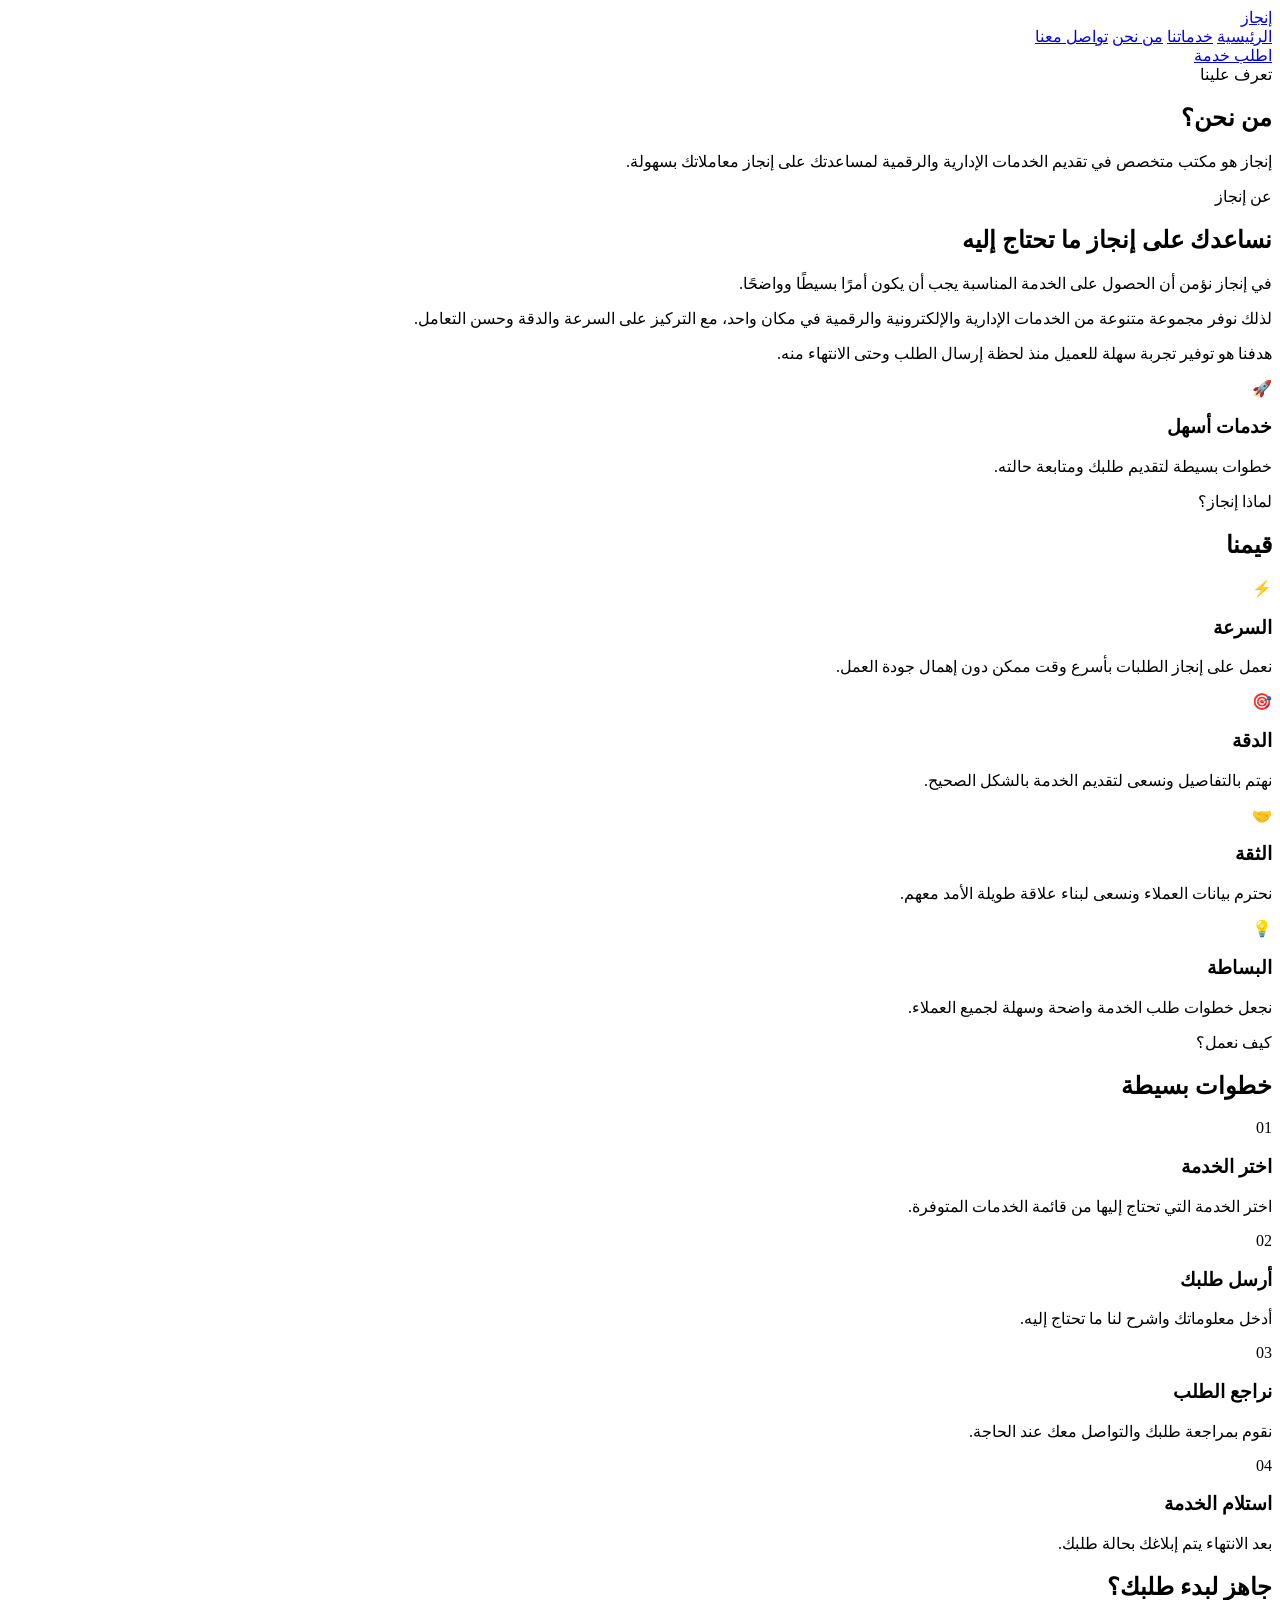
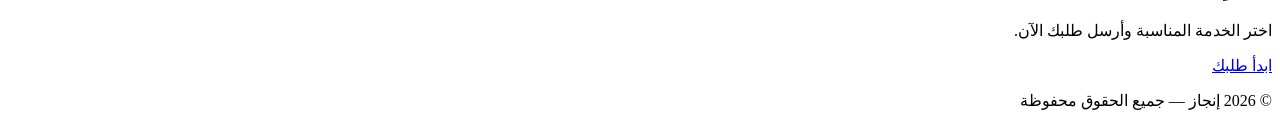
==== about.html @ 07202644 "Add files via upload" ====
<!DOCTYPE html>
<html lang="ar" dir="rtl">

<head>
    <meta charset="UTF-8">
    <meta name="viewport" content="width=device-width, initial-scale=1.0">

    <title>من نحن | إنجاز</title>

    <link rel="stylesheet" href="css/style.css">
</head>

<body>

    <!-- Header -->
    <header class="header">

        <div class="container navbar">

            <a href="index.html" class="logo">
                إنجاز
            </a>

            <nav class="nav">
                <a href="index.html">الرئيسية</a>
                <a href="services.html">خدماتنا</a>
                <a href="about.html" class="active">من نحن</a>
                <a href="contact.html">تواصل معنا</a>
            </nav>

            <a href="booking.html" class="btn">
                اطلب خدمة
            </a>

        </div>

    </header>


    <!-- Page Hero -->
    <section class="page-hero">

        <div class="container">

            <span class="hero-label">
                تعرف علينا
            </span>

            <h1>
                من نحن؟
            </h1>

            <p>
                إنجاز هو مكتب متخصص في تقديم الخدمات الإدارية
                والرقمية لمساعدتك على إنجاز معاملاتك بسهولة.
            </p>

        </div>

    </section>


    <!-- About -->
    <section class="about-section">

        <div class="container about-grid">

            <div class="about-content">

                <span class="about-label">
                    عن إنجاز
                </span>

                <h2>
                    نساعدك على إنجاز ما تحتاج إليه
                </h2>

                <p>
                    في إنجاز نؤمن أن الحصول على الخدمة المناسبة
                    يجب أن يكون أمرًا بسيطًا وواضحًا.
                </p>

                <p>
                    لذلك نوفر مجموعة متنوعة من الخدمات الإدارية
                    والإلكترونية والرقمية في مكان واحد، مع التركيز
                    على السرعة والدقة وحسن التعامل.
                </p>

                <p>
                    هدفنا هو توفير تجربة سهلة للعميل منذ لحظة
                    إرسال الطلب وحتى الانتهاء منه.
                </p>

            </div>


            <div class="about-box">

                <div class="about-box-icon">
                    🚀
                </div>

                <h3>
                    خدمات أسهل
                </h3>

                <p>
                    خطوات بسيطة لتقديم طلبك ومتابعة حالته.
                </p>

            </div>

        </div>

    </section>


    <!-- Values -->
    <section class="values-section">

        <div class="container">

            <div class="section-heading">

                <span>
                    لماذا إنجاز؟
                </span>

                <h2>
                    قيمنا
                </h2>

            </div>


            <div class="values-grid">

                <div class="value-card">

                    <div class="value-icon">
                        ⚡
                    </div>

                    <h3>
                        السرعة
                    </h3>

                    <p>
                        نعمل على إنجاز الطلبات بأسرع وقت ممكن
                        دون إهمال جودة العمل.
                    </p>

                </div>


                <div class="value-card">

                    <div class="value-icon">
                        🎯
                    </div>

                    <h3>
                        الدقة
                    </h3>

                    <p>
                        نهتم بالتفاصيل ونسعى لتقديم الخدمة
                        بالشكل الصحيح.
                    </p>

                </div>


                <div class="value-card">

                    <div class="value-icon">
                        🤝
                    </div>

                    <h3>
                        الثقة
                    </h3>

                    <p>
                        نحترم بيانات العملاء ونسعى لبناء
                        علاقة طويلة الأمد معهم.
                    </p>

                </div>


                <div class="value-card">

                    <div class="value-icon">
                        💡
                    </div>

                    <h3>
                        البساطة
                    </h3>

                    <p>
                        نجعل خطوات طلب الخدمة واضحة وسهلة
                        لجميع العملاء.
                    </p>

                </div>

            </div>

        </div>

    </section>


    <!-- How We Work -->
    <section class="how-section">

        <div class="container">

            <div class="section-heading">

                <span>
                    كيف نعمل؟
                </span>

                <h2>
                    خطوات بسيطة
                </h2>

            </div>


            <div class="steps-grid">

                <div class="step-card">

                    <div class="step-number">
                        01
                    </div>

                    <h3>
                        اختر الخدمة
                    </h3>

                    <p>
                        اختر الخدمة التي تحتاج إليها من قائمة
                        الخدمات المتوفرة.
                    </p>

                </div>


                <div class="step-card">

                    <div class="step-number">
                        02
                    </div>

                    <h3>
                        أرسل طلبك
                    </h3>

                    <p>
                        أدخل معلوماتك واشرح لنا ما تحتاج إليه.
                    </p>

                </div>


                <div class="step-card">

                    <div class="step-number">
                        03
                    </div>

                    <h3>
                        نراجع الطلب
                    </h3>

                    <p>
                        نقوم بمراجعة طلبك والتواصل معك عند الحاجة.
                    </p>

                </div>


                <div class="step-card">

                    <div class="step-number">
                        04
                    </div>

                    <h3>
                        استلام الخدمة
                    </h3>

                    <p>
                        بعد الانتهاء يتم إبلاغك بحالة طلبك.
                    </p>

                </div>

            </div>

        </div>

    </section>


    <!-- CTA -->
    <section class="services-cta">

        <div class="container">

            <h2>
                جاهز لبدء طلبك؟
            </h2>

            <p>
                اختر الخدمة المناسبة وأرسل طلبك الآن.
            </p>

            <a href="booking.html" class="btn">
                ابدأ طلبك
            </a>

        </div>

    </section>


    <!-- Footer -->
    <footer class="footer">

        <div class="container">

            <p>
                © 2026 إنجاز — جميع الحقوق محفوظة
            </p>

        </div>

    </footer>



</body>

</html>
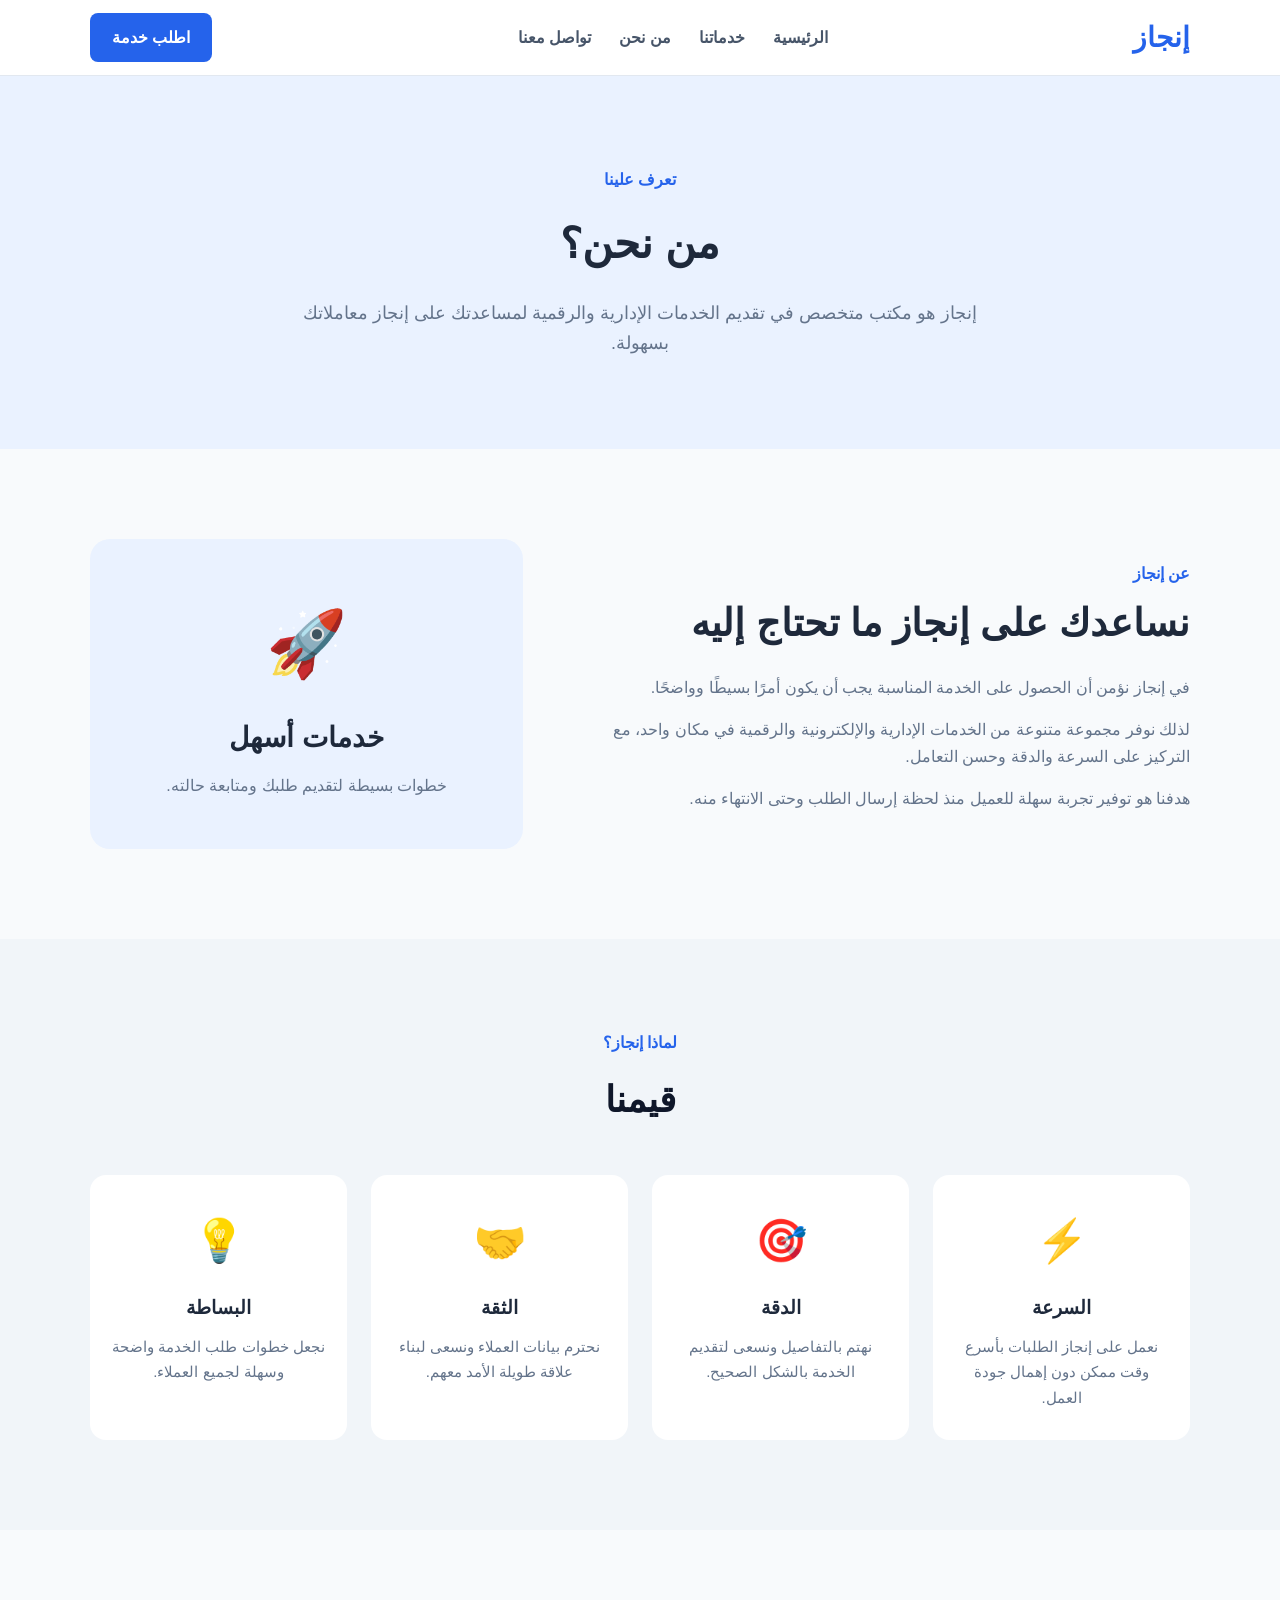
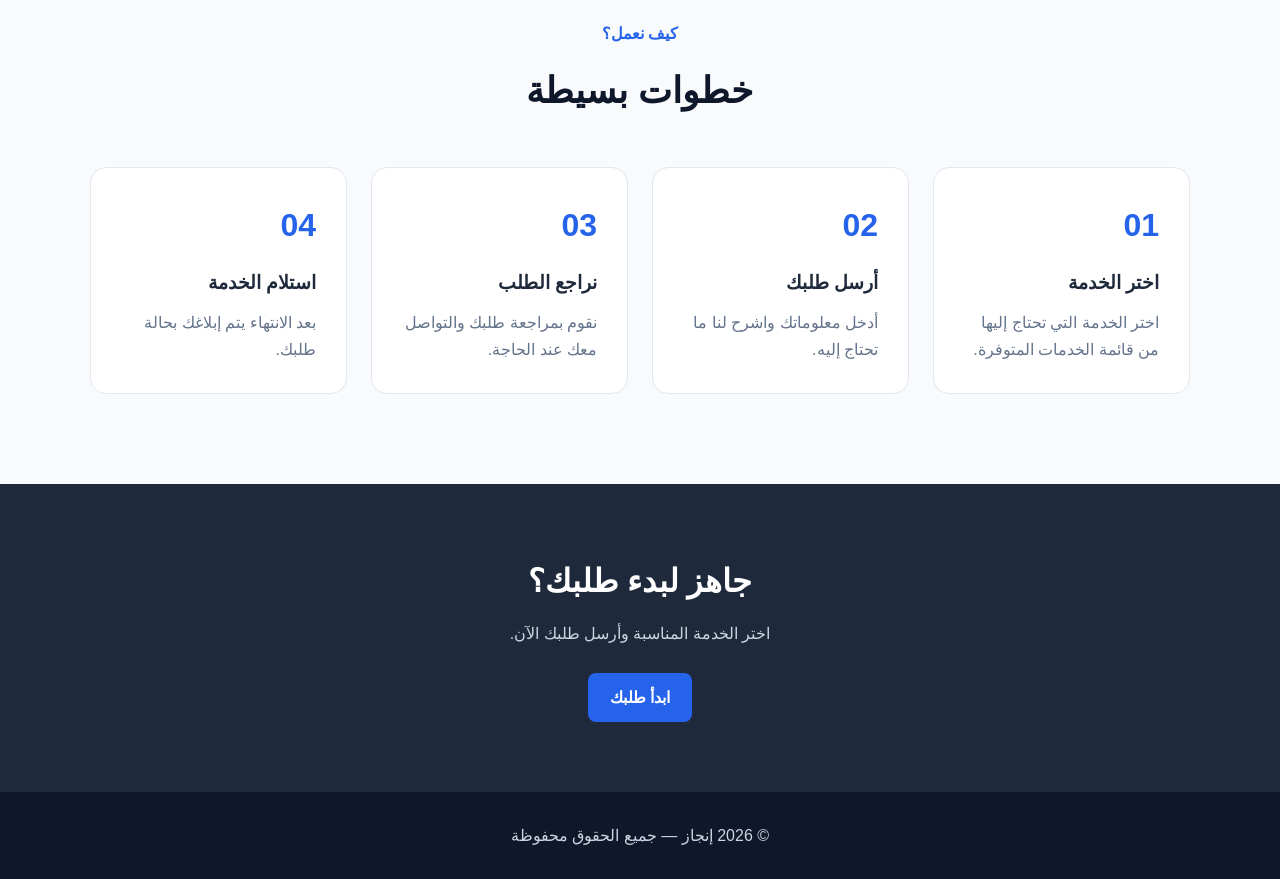
==== commit 630c3c42: "Update about.html" ====
--- a/about.html
+++ b/about.html
@@ -7,7 +7,7 @@
 
     <title>من نحن | إنجاز</title>
 
-    <link rel="stylesheet" href="css/style.css">
+    <link rel="stylesheet" href="style.css">
 </head>
 
 <body>
@@ -347,4 +347,4 @@
 
 </body>
 
-</html>+</html>
--- a/style.css
+++ b/style.css
@@ -0,0 +1,2260 @@
+/* =========================
+   General
+========================= */
+
+* {
+    margin: 0;
+    padding: 0;
+    box-sizing: border-box;
+}
+
+html {
+    scroll-behavior: smooth;
+}
+
+body {
+    font-family: Arial, sans-serif;
+    background: #f8fafc;
+    color: #1e293b;
+    line-height: 1.7;
+}
+
+a {
+    text-decoration: none;
+    color: inherit;
+}
+
+.container {
+    width: min(1100px, 90%);
+    margin: auto;
+}
+
+
+/* =========================
+   Navbar
+========================= */
+
+.header {
+    background: #ffffff;
+    border-bottom: 1px solid #e2e8f0;
+    position: sticky;
+    top: 0;
+    z-index: 1000;
+}
+
+.navbar {
+    min-height: 75px;
+
+    display: flex;
+    align-items: center;
+    justify-content: space-between;
+    gap: 30px;
+}
+
+.logo {
+    font-size: 28px;
+    font-weight: 800;
+    color: #2563eb;
+}
+
+.nav {
+    display: flex;
+    align-items: center;
+    gap: 28px;
+}
+
+.nav a {
+    color: #475569;
+    font-weight: 600;
+    transition: 0.3s;
+}
+
+.nav a:hover {
+    color: #2563eb;
+}
+
+
+/* =========================
+   Buttons
+========================= */
+
+.btn {
+    display: inline-block;
+
+    padding: 11px 22px;
+
+    background: #2563eb;
+    color: white;
+
+    border-radius: 8px;
+
+    font-weight: 700;
+
+    transition: 0.3s;
+}
+
+.btn:hover {
+    background: #1d4ed8;
+    transform: translateY(-2px);
+}
+
+.btn-outline {
+    background: transparent;
+    color: #2563eb;
+    border: 2px solid #2563eb;
+}
+
+.btn-outline:hover {
+    background: #2563eb;
+    color: white;
+}
+
+
+/* =========================
+   Hero
+========================= */
+
+.hero {
+    padding: 90px 0;
+    background: linear-gradient(
+        135deg,
+        #eff6ff,
+        #ffffff
+    );
+}
+
+.hero-content {
+    display: grid;
+
+    grid-template-columns: 1fr 1fr;
+
+    align-items: center;
+
+    gap: 60px;
+}
+
+.hero-label {
+    display: inline-block;
+
+    margin-bottom: 15px;
+
+    color: #2563eb;
+
+    font-weight: 700;
+}
+
+.hero h1 {
+    font-size: clamp(38px, 5vw, 60px);
+
+    line-height: 1.2;
+
+    margin-bottom: 20px;
+
+    color: #0f172a;
+}
+
+.hero h1 span {
+    color: #2563eb;
+}
+
+.hero p {
+    max-width: 550px;
+
+    color: #64748b;
+
+    font-size: 18px;
+
+    margin-bottom: 30px;
+}
+
+.hero-buttons {
+    display: flex;
+
+    gap: 15px;
+
+    flex-wrap: wrap;
+}
+
+
+/* =========================
+   Hero Visual
+========================= */
+
+.hero-image {
+    min-height: 380px;
+
+    border-radius: 25px;
+
+    background: linear-gradient(
+        135deg,
+        #2563eb,
+        #1e40af
+    );
+
+    display: flex;
+
+    align-items: center;
+    justify-content: center;
+
+    padding: 40px;
+
+    box-shadow: 0 25px 50px rgba(37, 99, 235, 0.2);
+}
+
+.hero-card {
+    width: 100%;
+
+    max-width: 350px;
+
+    padding: 35px;
+
+    background: rgba(255, 255, 255, 0.95);
+
+    border-radius: 18px;
+
+    text-align: center;
+
+    box-shadow: 0 15px 35px rgba(0, 0, 0, 0.15);
+}
+
+.hero-card h3 {
+    margin-bottom: 10px;
+
+    font-size: 25px;
+
+    color: #0f172a;
+}
+
+.hero-card p {
+    margin: 0;
+
+    font-size: 16px;
+}
+
+
+/* =========================
+   Services
+========================= */
+
+.services-preview {
+    padding: 100px 0;
+    background: #ffffff;
+}
+
+.section-heading {
+    text-align: center;
+    max-width: 700px;
+    margin: 0 auto 55px;
+}
+
+.section-heading span {
+    display: inline-block;
+
+    color: #2563eb;
+
+    font-weight: 700;
+
+    margin-bottom: 5px;
+}
+
+.section-heading h2 {
+    font-size: 38px;
+
+    color: #0f172a;
+
+    margin: 8px 0 12px;
+}
+
+.section-heading p {
+    color: #64748b;
+
+    font-size: 16px;
+}
+
+
+/* Services Grid */
+
+.services-grid {
+    display: grid;
+
+    grid-template-columns: repeat(4, 1fr);
+
+    gap: 24px;
+}
+
+
+/* Service Card */
+
+.service-card {
+    position: relative;
+
+    padding: 30px 25px;
+
+    background: #ffffff;
+
+    border: 1px solid #e2e8f0;
+
+    border-radius: 18px;
+
+    transition: 0.35s;
+
+    overflow: hidden;
+}
+
+.service-card::before {
+    content: "";
+
+    position: absolute;
+
+    top: 0;
+    right: 0;
+
+    width: 100%;
+    height: 4px;
+
+    background: #2563eb;
+
+    transform: scaleX(0);
+
+    transform-origin: right;
+
+    transition: 0.35s;
+}
+
+.service-card:hover {
+    transform: translateY(-8px);
+
+    border-color: #bfdbfe;
+
+    box-shadow: 0 20px 40px rgba(15, 23, 42, 0.10);
+}
+
+.service-card:hover::before {
+    transform: scaleX(1);
+}
+
+
+/* Service Icon */
+
+.service-icon {
+    width: 60px;
+    height: 60px;
+
+    display: flex;
+
+    align-items: center;
+    justify-content: center;
+
+    background: #eff6ff;
+
+    border-radius: 15px;
+
+    font-size: 28px;
+
+    margin-bottom: 20px;
+
+    transition: 0.3s;
+}
+
+.service-card:hover .service-icon {
+    transform: scale(1.08);
+
+    background: #dbeafe;
+}
+
+
+/* Service Title */
+
+.service-card h3 {
+    font-size: 20px;
+
+    color: #0f172a;
+
+    margin-bottom: 10px;
+}
+
+
+/* Service Description */
+
+.service-card p {
+    color: #64748b;
+
+    font-size: 14px;
+
+    line-height: 1.8;
+
+    min-height: 76px;
+
+    margin-bottom: 20px;
+}
+
+
+/* Service Button */
+
+.service-btn {
+    display: flex;
+
+    align-items: center;
+    justify-content: space-between;
+
+    width: 100%;
+
+    padding: 10px 15px;
+
+    border-radius: 8px;
+
+    background: #eff6ff;
+
+    color: #2563eb;
+
+    font-size: 14px;
+
+    font-weight: 700;
+
+    transition: 0.3s;
+}
+
+.service-btn span {
+    font-size: 18px;
+
+    transition: 0.3s;
+}
+
+.service-btn:hover {
+    background: #2563eb;
+
+    color: #ffffff;
+}
+
+.service-btn:hover span {
+    transform: translateX(-5px);
+}
+/* =========================
+   Footer
+========================= */
+
+.footer {
+    padding: 30px 0;
+
+    background: #0f172a;
+
+    color: #cbd5e1;
+
+    text-align: center;
+}
+
+
+@media (max-width: 1000px) {
+
+    .services-grid {
+        grid-template-columns: repeat(2, 1fr);
+    }
+
+}
+
+
+@media (max-width: 900px) {
+
+    .nav {
+        gap: 15px;
+    }
+
+    .hero-content {
+        grid-template-columns: 1fr;
+
+        text-align: center;
+    }
+
+    .hero p {
+        margin-left: auto;
+        margin-right: auto;
+    }
+
+    .hero-buttons {
+        justify-content: center;
+    }
+
+}
+
+
+@media (max-width: 650px) {
+
+    .navbar {
+        flex-wrap: wrap;
+
+        justify-content: center;
+
+        padding: 15px 0;
+    }
+
+    .logo {
+        width: 100%;
+
+        text-align: center;
+    }
+
+    .nav {
+        order: 3;
+
+        width: 100%;
+
+        justify-content: center;
+
+        flex-wrap: wrap;
+    }
+
+    .navbar > .btn {
+        display: none;
+    }
+
+    .hero {
+        padding: 60px 0;
+    }
+
+    .hero h1 {
+        font-size: 40px;
+    }
+
+    .hero-image {
+        min-height: 280px;
+    }
+
+    .services-preview {
+        padding: 70px 0;
+    }
+
+    .section-heading h2 {
+        font-size: 30px;
+    }
+
+    .services-grid {
+        grid-template-columns: 1fr;
+    }
+
+
+}
+
+/* =========================
+   Booking Page
+========================= */
+
+.booking-section {
+    padding: 90px 0;
+    background: #f8fafc;
+}
+
+.booking-wrapper {
+    display: grid;
+
+    grid-template-columns: 1.5fr 0.8fr;
+
+    gap: 30px;
+
+    align-items: start;
+}
+
+
+/* Form */
+
+.booking-form {
+    background: #ffffff;
+
+    padding: 35px;
+
+    border-radius: 18px;
+
+    border: 1px solid #e2e8f0;
+
+    box-shadow: 0 15px 35px rgba(15, 23, 42, 0.06);
+}
+
+.form-group {
+    margin-bottom: 22px;
+}
+
+.form-group label {
+    display: block;
+
+    margin-bottom: 8px;
+
+    color: #0f172a;
+
+    font-weight: 700;
+
+    font-size: 15px;
+}
+
+.form-group input,
+.form-group select,
+.form-group textarea {
+    width: 100%;
+
+    padding: 13px 15px;
+
+    border: 1px solid #cbd5e1;
+
+    border-radius: 9px;
+
+    background: #ffffff;
+
+    color: #1e293b;
+
+    font-family: inherit;
+
+    font-size: 15px;
+
+    outline: none;
+
+    transition: 0.3s;
+}
+
+.form-group textarea {
+    resize: vertical;
+}
+
+.form-group input:focus,
+.form-group select:focus,
+.form-group textarea:focus {
+    border-color: #2563eb;
+
+    box-shadow: 0 0 0 3px rgba(37, 99, 235, 0.1);
+}
+
+
+/* Form Row */
+
+.form-row {
+    display: grid;
+
+    grid-template-columns: 1fr 1fr;
+
+    gap: 20px;
+}
+
+
+/* Submit */
+
+.submit-btn {
+    width: 100%;
+
+    border: none;
+
+    cursor: pointer;
+
+    font-family: inherit;
+
+    font-size: 16px;
+}
+
+
+/* Form Message */
+
+#formMessage {
+    margin-top: 15px;
+
+    text-align: center;
+
+    font-weight: 600;
+}
+
+
+/* Information Cards */
+
+.booking-info {
+    display: flex;
+
+    flex-direction: column;
+
+    gap: 18px;
+}
+
+.info-card {
+    background: #ffffff;
+
+    padding: 25px;
+
+    border-radius: 16px;
+
+    border: 1px solid #e2e8f0;
+
+    transition: 0.3s;
+}
+
+.info-card:hover {
+    transform: translateY(-4px);
+
+    box-shadow: 0 12px 25px rgba(15, 23, 42, 0.08);
+}
+
+.info-icon {
+    width: 50px;
+    height: 50px;
+
+    display: flex;
+
+    align-items: center;
+    justify-content: center;
+
+    background: #eff6ff;
+
+    border-radius: 12px;
+
+    font-size: 24px;
+
+    margin-bottom: 15px;
+}
+
+.info-card h3 {
+    margin-bottom: 7px;
+
+    color: #0f172a;
+}
+
+.info-card p {
+    color: #64748b;
+
+    font-size: 14px;
+
+    line-height: 1.8;
+}
+
+
+/* Booking Responsive */
+
+@media (max-width: 800px) {
+
+    .booking-wrapper {
+        grid-template-columns: 1fr;
+    }
+
+}
+
+
+@media (max-width: 600px) {
+
+    .booking-section {
+        padding: 60px 0;
+    }
+
+    .booking-form {
+        padding: 25px 20px;
+    }
+
+    .form-row {
+        grid-template-columns: 1fr;
+
+        gap: 0;
+    }
+
+}
+
+/* =========================
+   Orders Page
+========================= */
+
+.orders-section {
+    padding: 90px 0;
+
+    min-height: 70vh;
+
+    background: #f8fafc;
+}
+
+.orders-container {
+    max-width: 850px;
+
+    margin: auto;
+
+    display: flex;
+
+    flex-direction: column;
+
+    gap: 20px;
+}
+
+
+/* Order Card */
+
+.order-card {
+    background: #ffffff;
+
+    border: 1px solid #e2e8f0;
+
+    border-radius: 16px;
+
+    overflow: hidden;
+
+    transition: 0.3s;
+}
+
+.order-card:hover {
+    transform: translateY(-4px);
+
+    box-shadow: 0 15px 30px rgba(15, 23, 42, 0.08);
+}
+
+
+/* Order Header */
+
+.order-header {
+    display: flex;
+
+    align-items: center;
+
+    justify-content: space-between;
+
+    gap: 20px;
+
+    padding: 20px 25px;
+
+    border-bottom: 1px solid #e2e8f0;
+}
+
+.order-header > div {
+    display: flex;
+
+    flex-direction: column;
+
+    gap: 3px;
+}
+
+.order-label {
+    color: #64748b;
+
+    font-size: 12px;
+}
+
+.order-header strong {
+    color: #0f172a;
+
+    font-size: 17px;
+}
+
+
+/* Status */
+
+.order-status {
+    padding: 6px 13px;
+
+    border-radius: 20px;
+
+    font-size: 13px;
+
+    font-weight: 700;
+}
+
+.status-pending {
+    background: #fef3c7;
+
+    color: #92400e;
+}
+
+.status-progress {
+    background: #dbeafe;
+
+    color: #1d4ed8;
+}
+
+.status-completed {
+    background: #dcfce7;
+
+    color: #166534;
+}
+
+.status-cancelled {
+    background: #fee2e2;
+
+    color: #991b1b;
+}
+
+
+/* Order Body */
+
+.order-body {
+    padding: 25px;
+}
+
+.order-body h3 {
+    color: #0f172a;
+
+    margin-bottom: 8px;
+}
+
+.order-body p {
+    color: #64748b;
+
+    font-size: 14px;
+
+    line-height: 1.8;
+}
+
+
+/* Order Footer */
+
+.order-footer {
+    display: flex;
+
+    justify-content: space-between;
+
+    gap: 15px;
+
+    padding: 15px 25px;
+
+    background: #f8fafc;
+
+    color: #64748b;
+
+    font-size: 13px;
+}
+
+
+/* Empty Orders */
+
+.empty-orders {
+    text-align: center;
+
+    background: #ffffff;
+
+    padding: 60px 30px;
+
+    border-radius: 18px;
+
+    border: 1px solid #e2e8f0;
+}
+
+.empty-icon {
+    font-size: 50px;
+
+    margin-bottom: 15px;
+}
+
+.empty-orders h3 {
+    color: #0f172a;
+
+    margin-bottom: 8px;
+}
+
+.empty-orders p {
+    color: #64748b;
+
+    margin-bottom: 25px;
+}
+/* =========================
+   Admin Dashboard
+========================= */
+
+.admin-section {
+    padding: 70px 0;
+
+    min-height: 80vh;
+
+    background: #f8fafc;
+}
+
+.admin-header {
+    margin-bottom: 35px;
+}
+
+.admin-header span {
+    color: #2563eb;
+
+    font-weight: 700;
+}
+
+.admin-header h1 {
+    font-size: 38px;
+
+    color: #0f172a;
+
+    margin: 5px 0;
+}
+
+.admin-header p {
+    color: #64748b;
+}
+
+
+/* Statistics */
+
+.stats-grid {
+    display: grid;
+
+    grid-template-columns: repeat(4, 1fr);
+
+    gap: 20px;
+
+    margin-bottom: 40px;
+}
+
+.stat-card {
+    display: flex;
+
+    align-items: center;
+
+    gap: 15px;
+
+    padding: 25px;
+
+    background: #ffffff;
+
+    border: 1px solid #e2e8f0;
+
+    border-radius: 16px;
+}
+
+.stat-icon {
+    width: 52px;
+    height: 52px;
+
+    display: flex;
+
+    align-items: center;
+    justify-content: center;
+
+    background: #eff6ff;
+
+    border-radius: 12px;
+
+    font-size: 23px;
+}
+
+.stat-card div {
+    display: flex;
+
+    flex-direction: column;
+
+    gap: 3px;
+}
+
+.stat-card div span {
+    color: #64748b;
+
+    font-size: 13px;
+}
+
+.stat-card strong {
+    color: #0f172a;
+
+    font-size: 27px;
+}
+
+
+/* Orders */
+
+.admin-orders {
+    background: #ffffff;
+
+    border: 1px solid #e2e8f0;
+
+    border-radius: 18px;
+
+    overflow: hidden;
+}
+
+.admin-orders-header {
+    display: flex;
+
+    align-items: center;
+    justify-content: space-between;
+
+    padding: 22px 25px;
+
+    border-bottom: 1px solid #e2e8f0;
+}
+
+.admin-orders-header h2 {
+    color: #0f172a;
+
+    font-size: 22px;
+}
+
+.refresh-btn {
+    border: none;
+
+    padding: 9px 17px;
+
+    border-radius: 8px;
+
+    background: #eff6ff;
+
+    color: #2563eb;
+
+    font-family: inherit;
+
+    font-weight: 700;
+
+    cursor: pointer;
+}
+
+
+/* Admin Order */
+
+.admin-orders-container {
+    display: flex;
+
+    flex-direction: column;
+}
+
+.admin-order {
+    padding: 25px;
+
+    border-bottom: 1px solid #e2e8f0;
+}
+
+.admin-order:last-child {
+    border-bottom: none;
+}
+
+.admin-order-top {
+    display: flex;
+
+    justify-content: space-between;
+
+    align-items: center;
+
+    gap: 20px;
+
+    margin-bottom: 18px;
+}
+
+.admin-order-id {
+    display: flex;
+
+    flex-direction: column;
+
+    gap: 3px;
+}
+
+.admin-order-id span {
+    color: #64748b;
+
+    font-size: 12px;
+}
+
+.admin-order-id strong {
+    color: #0f172a;
+
+    font-size: 17px;
+}
+
+
+/* Customer */
+
+.customer-info {
+    display: grid;
+
+    grid-template-columns: repeat(3, 1fr);
+
+    gap: 15px;
+
+    margin-bottom: 18px;
+}
+
+.customer-info div {
+    padding: 12px;
+
+    background: #f8fafc;
+
+    border-radius: 8px;
+}
+
+.customer-info span {
+    display: block;
+
+    color: #64748b;
+
+    font-size: 12px;
+
+    margin-bottom: 3px;
+}
+
+.customer-info strong {
+    color: #334155;
+
+    font-size: 14px;
+}
+
+
+/* Order Message */
+
+.admin-order-message {
+    padding: 15px;
+
+    background: #f8fafc;
+
+    border-radius: 10px;
+
+    color: #475569;
+
+    font-size: 14px;
+
+    margin-bottom: 20px;
+}
+
+
+/* Actions */
+
+.admin-actions {
+    display: flex;
+
+    align-items: center;
+
+    gap: 12px;
+}
+
+.status-select {
+    padding: 10px 13px;
+
+    border: 1px solid #cbd5e1;
+
+    border-radius: 8px;
+
+    background: #ffffff;
+
+    font-family: inherit;
+
+    cursor: pointer;
+
+    outline: none;
+}
+
+.delete-order-btn {
+    padding: 10px 15px;
+
+    border: none;
+
+    border-radius: 8px;
+
+    background: #fee2e2;
+
+    color: #dc2626;
+
+    font-family: inherit;
+
+    font-weight: 700;
+
+    cursor: pointer;
+}
+
+
+/* Empty */
+
+.admin-empty {
+    padding: 60px 20px;
+
+    text-align: center;
+
+    color: #64748b;
+}
+
+
+/* Responsive */
+
+@media (max-width: 900px) {
+
+    .stats-grid {
+        grid-template-columns: repeat(2, 1fr);
+    }
+
+    .customer-info {
+        grid-template-columns: 1fr 1fr;
+    }
+
+}
+
+
+@media (max-width: 600px) {
+
+    .admin-section {
+        padding: 50px 0;
+    }
+
+    .stats-grid {
+        grid-template-columns: 1fr;
+    }
+
+    .customer-info {
+        grid-template-columns: 1fr;
+    }
+
+    .admin-order-top {
+        align-items: flex-start;
+
+        flex-direction: column;
+    }
+
+    .admin-actions {
+        flex-direction: column;
+
+        align-items: stretch;
+    }
+
+    .status-select,
+    .delete-order-btn {
+        width: 100%;
+    }
+
+}
+
+/* ===============================
+   Admin Login
+================================ */
+
+.admin-login-page {
+    min-height: 100vh;
+
+    display: flex;
+    align-items: center;
+    justify-content: center;
+
+    padding: 30px;
+}
+
+.admin-login-card {
+    width: min(420px, 100%);
+
+    background: #ffffff;
+
+    padding: 40px;
+
+    border-radius: 18px;
+
+    box-shadow: 0 10px 35px rgba(0, 0, 0, 0.08);
+
+    text-align: center;
+}
+
+.admin-login-icon {
+    font-size: 50px;
+    margin-bottom: 15px;
+}
+
+.admin-login-card h1 {
+    margin-bottom: 10px;
+}
+
+.admin-login-card > p {
+    color: #64748b;
+    margin-bottom: 30px;
+}
+
+.form-group {
+    text-align: right;
+    margin-bottom: 20px;
+}
+
+.form-group label {
+    display: block;
+    margin-bottom: 8px;
+    font-weight: bold;
+}
+
+.form-group input {
+    width: 100%;
+
+    padding: 13px 15px;
+
+    border: 1px solid #cbd5e1;
+
+    border-radius: 10px;
+
+    font-size: 16px;
+
+    outline: none;
+}
+
+.form-group input:focus {
+    border-color: #2563eb;
+}
+
+.admin-login-btn {
+    width: 100%;
+    border: none;
+    cursor: pointer;
+}
+
+#adminLoginMessage {
+    margin-top: 15px;
+    font-weight: bold;
+}
+
+.back-home {
+    display: inline-block;
+    margin-top: 25px;
+    color: #2563eb;
+}
+
+.logout-btn {
+    border: none;
+    background: #dc2626;
+    color: white;
+    padding: 10px 18px;
+    border-radius: 8px;
+    cursor: pointer;
+}
+
+.logout-btn:hover {
+    opacity: 0.9;
+}
+
+/* ===============================
+   Services Page
+================================ */
+
+.page-hero {
+    padding: 90px 0;
+    text-align: center;
+    background: #eaf2ff;
+}
+
+.page-hero .hero-label {
+    display: inline-block;
+    margin-bottom: 15px;
+    color: #2563eb;
+    font-weight: bold;
+}
+
+.page-hero h1 {
+    font-size: 42px;
+    margin-bottom: 18px;
+}
+
+.page-hero p {
+    max-width: 700px;
+    margin: auto;
+    color: #64748b;
+    font-size: 18px;
+}
+
+.all-services {
+    padding: 80px 0;
+}
+
+.all-services .section-heading {
+    text-align: center;
+    margin-bottom: 45px;
+}
+
+.all-services .section-heading span {
+    color: #2563eb;
+    font-weight: bold;
+}
+
+.all-services .section-heading h2 {
+    font-size: 36px;
+    margin: 8px 0;
+}
+
+.all-services .section-heading p {
+    color: #64748b;
+}
+
+.services-cta {
+    padding: 70px 20px;
+    text-align: center;
+    background: #1e293b;
+    color: white;
+}
+
+.services-cta h2 {
+    font-size: 32px;
+    margin-bottom: 12px;
+}
+
+.services-cta p {
+    margin-bottom: 25px;
+    color: #cbd5e1;
+}
+
+.services-cta .btn {
+    display: inline-block;
+}
+
+/* ===============================
+   About Page
+================================ */
+
+.about-section {
+    padding: 90px 0;
+}
+
+.about-grid {
+    display: grid;
+    grid-template-columns: 1.4fr 1fr;
+    gap: 60px;
+    align-items: center;
+}
+
+.about-label {
+    color: #2563eb;
+    font-weight: bold;
+}
+
+.about-content h2 {
+    font-size: 38px;
+    line-height: 1.3;
+    margin: 12px 0 25px;
+}
+
+.about-content p {
+    color: #64748b;
+    margin-bottom: 15px;
+}
+
+.about-box {
+    background: #eaf2ff;
+    padding: 50px 35px;
+    border-radius: 20px;
+    text-align: center;
+}
+
+.about-box-icon {
+    font-size: 65px;
+    margin-bottom: 15px;
+}
+
+.about-box h3 {
+    font-size: 28px;
+    margin-bottom: 10px;
+}
+
+.about-box p {
+    color: #64748b;
+}
+
+.values-section {
+    padding: 90px 0;
+    background: #f1f5f9;
+}
+
+.values-section .section-heading,
+.how-section .section-heading {
+    text-align: center;
+    margin-bottom: 45px;
+}
+
+.values-section .section-heading span,
+.how-section .section-heading span {
+    color: #2563eb;
+    font-weight: bold;
+}
+
+.values-section .section-heading h2,
+.how-section .section-heading h2 {
+    font-size: 36px;
+    margin-top: 8px;
+}
+
+.values-grid {
+    display: grid;
+    grid-template-columns: repeat(4, 1fr);
+    gap: 24px;
+}
+
+.value-card {
+    background: white;
+    padding: 30px 22px;
+    border-radius: 16px;
+    text-align: center;
+}
+
+.value-icon {
+    font-size: 42px;
+    margin-bottom: 15px;
+}
+
+.value-card h3 {
+    margin-bottom: 10px;
+}
+
+.value-card p {
+    color: #64748b;
+    font-size: 15px;
+}
+
+.how-section {
+    padding: 90px 0;
+}
+
+.steps-grid {
+    display: grid;
+    grid-template-columns: repeat(4, 1fr);
+    gap: 24px;
+}
+
+.step-card {
+    position: relative;
+    padding: 30px;
+    border: 1px solid #e2e8f0;
+    border-radius: 16px;
+    background: white;
+}
+
+.step-number {
+    font-size: 32px;
+    font-weight: bold;
+    color: #2563eb;
+    margin-bottom: 15px;
+}
+
+.step-card h3 {
+    margin-bottom: 10px;
+}
+
+.step-card p {
+    color: #64748b;
+}
+
+
+/* Responsive */
+
+@media (max-width: 900px) {
+
+    .about-grid {
+        grid-template-columns: 1fr;
+    }
+
+    .values-grid,
+    .steps-grid {
+        grid-template-columns: repeat(2, 1fr);
+    }
+
+}
+
+@media (max-width: 600px) {
+
+    .page-hero {
+        padding: 65px 0;
+    }
+
+    .page-hero h1 {
+        font-size: 32px;
+    }
+
+    .about-content h2 {
+        font-size: 30px;
+    }
+
+    .values-grid,
+    .steps-grid {
+        grid-template-columns: 1fr;
+    }
+
+}
+
+/* ===============================
+   Contact Page
+================================ */
+
+.contact-section {
+    padding: 90px 0;
+}
+
+.contact-grid {
+    display: grid;
+    grid-template-columns: 0.9fr 1.1fr;
+    gap: 60px;
+    align-items: start;
+}
+
+.contact-info h2 {
+    font-size: 36px;
+    margin: 10px 0 15px;
+}
+
+.contact-info > p {
+    color: #64748b;
+    margin-bottom: 35px;
+}
+
+.contact-item {
+    display: flex;
+    align-items: center;
+    gap: 15px;
+    margin-bottom: 22px;
+}
+
+.contact-item-icon {
+    width: 50px;
+    height: 50px;
+
+    display: flex;
+    align-items: center;
+    justify-content: center;
+
+    background: #eaf2ff;
+    border-radius: 12px;
+
+    font-size: 22px;
+}
+
+.contact-item span {
+    display: block;
+    color: #64748b;
+    font-size: 14px;
+}
+
+.contact-item strong {
+    display: block;
+    margin-top: 2px;
+}
+
+.contact-form-card {
+    background: white;
+    padding: 40px;
+
+    border-radius: 20px;
+
+    box-shadow:
+        0 10px 35px rgba(0, 0, 0, 0.07);
+}
+
+.contact-form-card h2 {
+    font-size: 30px;
+    margin-bottom: 5px;
+}
+
+.contact-form-card > p {
+    color: #64748b;
+    margin-bottom: 30px;
+}
+
+.form-row {
+    display: grid;
+    grid-template-columns: 1fr 1fr;
+    gap: 18px;
+}
+
+.contact-form-card textarea {
+    width: 100%;
+    resize: vertical;
+
+    padding: 13px 15px;
+
+    border: 1px solid #cbd5e1;
+    border-radius: 10px;
+
+    font-family: inherit;
+    font-size: 16px;
+
+    outline: none;
+}
+
+.contact-form-card textarea:focus {
+    border-color: #2563eb;
+}
+
+.contact-submit-btn {
+    width: 100%;
+    border: none;
+    cursor: pointer;
+}
+
+#contactFormMessage {
+    text-align: center;
+    margin-top: 15px;
+    font-weight: bold;
+}
+
+
+/* Responsive */
+
+@media (max-width: 850px) {
+
+    .contact-grid {
+        grid-template-columns: 1fr;
+    }
+
+}
+
+@media (max-width: 600px) {
+
+    .contact-form-card {
+        padding: 25px 20px;
+    }
+
+    .form-row {
+        grid-template-columns: 1fr;
+        gap: 0;
+    }
+
+    .contact-info h2 {
+        font-size: 30px;
+    }
+
+}
+
+/* ===============================
+   Admin Messages
+================================ */
+
+.admin-messages {
+    padding: 80px 0;
+    background: #f8fafc;
+}
+
+.admin-section-header {
+    display: flex;
+    justify-content: space-between;
+    align-items: center;
+
+    margin-bottom: 30px;
+}
+
+.admin-section-header span {
+    color: #2563eb;
+    font-weight: bold;
+}
+
+.admin-section-header h2 {
+    margin-top: 5px;
+    font-size: 30px;
+}
+
+.admin-message {
+    background: white;
+
+    padding: 25px;
+
+    margin-bottom: 20px;
+
+    border-radius: 15px;
+
+    border: 1px solid #e2e8f0;
+}
+
+.admin-message-top {
+    display: flex;
+    justify-content: space-between;
+
+    padding-bottom: 20px;
+
+    border-bottom: 1px solid #e2e8f0;
+
+    margin-bottom: 20px;
+}
+
+.admin-message-top span,
+.message-customer span,
+.message-subject span {
+    display: block;
+
+    color: #64748b;
+
+    font-size: 13px;
+
+    margin-bottom: 4px;
+}
+
+.message-date {
+    text-align: left;
+}
+
+.message-customer {
+    display: grid;
+
+    grid-template-columns:
+        repeat(3, 1fr);
+
+    gap: 20px;
+
+    margin-bottom: 20px;
+}
+
+.message-subject {
+    margin-bottom: 20px;
+}
+
+.message-content {
+    background: #f8fafc;
+
+    padding: 18px;
+
+    border-radius: 10px;
+
+    line-height: 1.8;
+
+    margin-bottom: 20px;
+}
+
+.message-actions {
+    display: flex;
+    justify-content: flex-start;
+}
+
+.delete-message-btn {
+    border: none;
+
+    background: #dc2626;
+
+    color: white;
+
+    padding: 9px 16px;
+
+    border-radius: 8px;
+
+    cursor: pointer;
+}
+
+.delete-message-btn:hover {
+    opacity: 0.9;
+}
+
+
+@media (max-width: 700px) {
+
+    .admin-section-header {
+        flex-direction: column;
+
+        align-items: flex-start;
+
+        gap: 15px;
+    }
+
+    .message-customer {
+        grid-template-columns: 1fr;
+        gap: 12px;
+    }
+
+    .admin-message-top {
+        flex-direction: column;
+
+        gap: 12px;
+    }
+
+}
+
+/* ===============================
+   Track Order
+================================ */
+
+.track-section {
+    padding: 80px 0;
+}
+
+.track-card {
+    width: min(600px, 100%);
+
+    margin: auto;
+
+    background: white;
+
+    padding: 40px;
+
+    border-radius: 20px;
+
+    text-align: center;
+
+    box-shadow:
+        0 10px 35px rgba(0, 0, 0, 0.07);
+}
+
+.track-icon {
+    font-size: 50px;
+
+    margin-bottom: 15px;
+}
+
+.track-card h2 {
+    font-size: 30px;
+
+    margin-bottom: 8px;
+}
+
+.track-card > p {
+    color: #64748b;
+
+    margin-bottom: 30px;
+}
+
+.track-card .form-group {
+    text-align: right;
+}
+
+.track-card input {
+    width: 100%;
+
+    padding: 14px;
+
+    border: 1px solid #cbd5e1;
+
+    border-radius: 10px;
+
+    font-size: 17px;
+
+    direction: ltr;
+
+    text-align: left;
+
+    outline: none;
+}
+
+.track-card input:focus {
+    border-color: #2563eb;
+}
+
+.track-card button {
+    border: none;
+
+    cursor: pointer;
+
+    width: 100%;
+}
+
+#trackMessage {
+    margin-top: 15px;
+
+    font-weight: bold;
+}
+
+.track-result {
+    width: min(800px, 100%);
+
+    margin: 35px auto 0;
+}
+
+.tracked-order-card {
+    background: white;
+
+    padding: 30px;
+
+    border-radius: 18px;
+
+    border: 1px solid #e2e8f0;
+}
+
+.tracked-order-header {
+    display: flex;
+
+    justify-content: space-between;
+
+    align-items: center;
+
+    padding-bottom: 25px;
+
+    border-bottom: 1px solid #e2e8f0;
+}
+
+.tracked-order-header span:first-child,
+.tracked-order-info span,
+.tracked-message > span {
+    display: block;
+
+    color: #64748b;
+
+    font-size: 13px;
+
+    margin-bottom: 5px;
+}
+
+.tracked-order-info {
+    display: grid;
+
+    grid-template-columns:
+        repeat(3, 1fr);
+
+    gap: 20px;
+
+    padding: 25px 0;
+}
+
+.tracked-message {
+    background: #f8fafc;
+
+    padding: 20px;
+
+    border-radius: 12px;
+
+    margin-bottom: 30px;
+}
+
+.tracked-message p {
+    margin-top: 8px;
+}
+
+.tracking-timeline {
+    position: relative;
+
+    display: grid;
+
+    grid-template-columns:
+        repeat(3, 1fr);
+
+    gap: 20px;
+}
+
+.tracking-step {
+    position: relative;
+
+    text-align: center;
+
+    color: #94a3b8;
+}
+
+.tracking-dot {
+    width: 42px;
+    height: 42px;
+
+    margin: 0 auto 10px;
+
+    display: flex;
+
+    align-items: center;
+
+    justify-content: center;
+
+    border-radius: 50%;
+
+    background: #e2e8f0;
+
+    color: #64748b;
+
+    font-weight: bold;
+}
+
+.tracking-step.active {
+    color: #2563eb;
+}
+
+.tracking-step.active .tracking-dot {
+    background: #2563eb;
+
+    color: white;
+}
+
+.tracking-step strong {
+    display: block;
+
+    margin-bottom: 5px;
+}
+
+.tracking-step span {
+    font-size: 13px;
+
+    color: #64748b;
+}
+
+
+@media (max-width: 650px) {
+
+    .track-card {
+        padding: 25px 20px;
+    }
+
+    .tracked-order-header {
+        flex-direction: column;
+
+        align-items: flex-start;
+
+        gap: 15px;
+    }
+
+    .tracked-order-info {
+        grid-template-columns: 1fr;
+    }
+
+    .tracking-timeline {
+        grid-template-columns: 1fr;
+
+        gap: 25px;
+    }
+
+}
+
+
+
+
+/* =========================================================
+   Admin Orders
+========================================================= */
+
+.admin-order-card {
+    display: block;
+    background: #ffffff;
+    border: 1px solid #e2e8f0;
+    border-radius: 14px;
+    padding: 20px;
+    margin-bottom: 18px;
+    box-shadow: 0 4px 15px rgba(15, 23, 42, 0.06);
+}
+
+.admin-order-top {
+    display: flex;
+    align-items: center;
+    justify-content: space-between;
+    gap: 15px;
+    padding-bottom: 15px;
+    border-bottom: 1px solid #e2e8f0;
+}
+
+.admin-order-top > div {
+    display: flex;
+    flex-direction: column;
+    gap: 3px;
+}
+
+.admin-order-info {
+    padding: 15px 0;
+}
+
+.admin-order-info p {
+    margin: 7px 0;
+}
+
+.admin-order-actions {
+    display: flex;
+    align-items: end;
+    gap: 12px;
+    flex-wrap: wrap;
+    padding-top: 15px;
+    border-top: 1px solid #e2e8f0;
+}
+
+.admin-order-actions label {
+    display: flex;
+    flex-direction: column;
+    gap: 6px;
+    font-weight: 700;
+}
+
+.admin-order-actions select {
+    min-width: 180px;
+    padding: 10px 12px;
+    border: 1px solid #cbd5e1;
+    border-radius: 8px;
+    background: #ffffff;
+}
+
+.admin-order-actions .delete-order-btn {
+    padding: 10px 16px;
+    border: 0;
+    border-radius: 8px;
+    background: #dc2626;
+    color: #ffffff;
+    cursor: pointer;
+}
+
+.admin-order-actions .delete-order-btn:disabled {
+    opacity: 0.6;
+    cursor: not-allowed;
+}
+
+.admin-error {
+    color: #dc2626;
+}
+
+@media (max-width: 700px) {
+    .admin-order-top {
+        flex-direction: column;
+        align-items: flex-start;
+    }
+
+    .admin-order-actions {
+        align-items: stretch;
+        flex-direction: column;
+    }
+
+    .admin-order-actions select {
+        width: 100%;
+    }
+}
